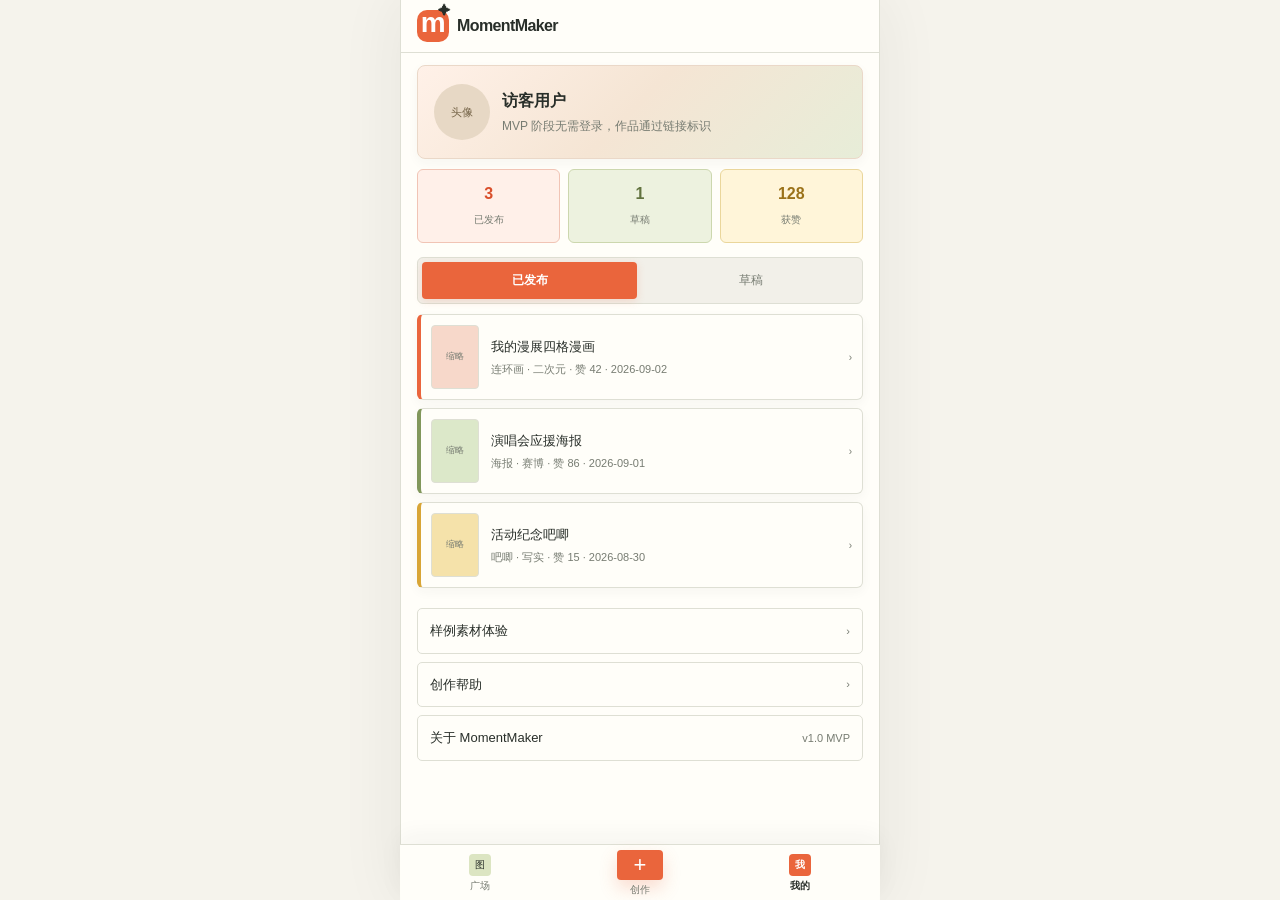
==== prototype/mine.html @ dae15032 "Initial commit: add MomentMaker backend API and frontend prototype. EOF  Co-authored-by: Cursor <cur" ====
<!DOCTYPE html>
<html lang="zh-CN">
<head>
  <meta charset="UTF-8">
  <meta name="viewport" content="width=device-width, initial-scale=1.0, viewport-fit=cover">
  <meta name="theme-color" content="#f5f3ec">
  <title>MomentMaker - 我的</title>
  <link rel="stylesheet" href="css/style.css">
</head>
<body class="mine-page">
  <div class="page page--tabbar">
    <div class="wf-badge">Wireframe · P6 我的 / 个人中心</div>

    <header class="square-header">
      <a class="brand" href="index.html" aria-label="MomentMaker">
        <span class="brand-mark" aria-hidden="true">m<span>✦</span></span>
        <span class="brand-name">MomentMaker</span>
      </a>
    </header>

    <!-- 用户信息区 -->
    <p class="wf-section-label">组件 · 用户标识 Profile Header</p>
    <div class="profile-header">
      <div class="profile-avatar">头像</div>
      <div class="profile-info">
        <h2>访客用户</h2>
        <p>MVP 阶段无需登录，作品通过链接标识</p>
      </div>
    </div>

    <!-- 数据概览 -->
    <p class="wf-section-label">组件 · 数据概览 Stats Row</p>
    <div class="profile-stats">
      <div class="profile-stat">
        <span class="profile-stat-num">3</span>
        <span class="profile-stat-label">已发布</span>
      </div>
      <div class="profile-stat">
        <span class="profile-stat-num">1</span>
        <span class="profile-stat-label">草稿</span>
      </div>
      <div class="profile-stat">
        <span class="profile-stat-num">128</span>
        <span class="profile-stat-label">获赞</span>
      </div>
    </div>

    <!-- 作品列表 Tab -->
    <p class="wf-section-label">组件 · 作品列表 Tab + List</p>
    <div class="profile-tabs" id="profileTabs">
      <button type="button" class="profile-tab active" data-panel="published">已发布</button>
      <button type="button" class="profile-tab" data-panel="draft">草稿</button>
    </div>

    <div class="profile-list" id="panel-published">
      <div class="profile-work-item">
        <div class="profile-work-thumb">缩略</div>
        <div class="profile-work-info">
          <div class="profile-work-title">我的漫展四格漫画</div>
          <div class="profile-work-meta">连环画 · 二次元 · 赞 42 · 2026-09-02</div>
        </div>
        <span class="profile-chevron">›</span>
      </div>
      <div class="profile-work-item">
        <div class="profile-work-thumb">缩略</div>
        <div class="profile-work-info">
          <div class="profile-work-title">演唱会应援海报</div>
          <div class="profile-work-meta">海报 · 赛博 · 赞 86 · 2026-09-01</div>
        </div>
        <span class="profile-chevron">›</span>
      </div>
      <div class="profile-work-item">
        <div class="profile-work-thumb">缩略</div>
        <div class="profile-work-info">
          <div class="profile-work-title">活动纪念吧唧</div>
          <div class="profile-work-meta">吧唧 · 写实 · 赞 15 · 2026-08-30</div>
        </div>
        <span class="profile-chevron">›</span>
      </div>
    </div>

    <div class="profile-list" id="panel-draft" style="display:none">
      <div class="profile-work-item">
        <div class="profile-work-thumb">草稿</div>
        <div class="profile-work-info">
          <div class="profile-work-title">未完成的记录册</div>
          <div class="profile-work-meta">记录册 · 二次元 · 编辑于 1 小时前</div>
        </div>
        <a href="upload.html" class="btn btn-sm">继续</a>
      </div>
    </div>

    <!-- 功能菜单 -->
    <p class="wf-section-label">组件 · 功能菜单 Menu List</p>
    <div class="profile-menu">
      <div class="profile-menu-item" id="demoEntry">
        <span>样例素材体验</span>
        <span>›</span>
      </div>
      <div class="profile-menu-item">
        <span>创作帮助</span>
        <span>›</span>
      </div>
      <div class="profile-menu-item">
        <span>关于 MomentMaker</span>
        <span>v1.0 MVP</span>
      </div>
    </div>
  </div>

  <!-- 底部 Tab 导航栏 -->
  <nav class="tab-bar" aria-label="底部导航">
    <a href="index.html" class="tab-bar-item">
      <span class="tab-bar-icon">图</span>
      <span class="tab-bar-label">广场</span>
    </a>
    <a href="upload.html" class="tab-bar-item tab-bar-item--create">
      <span class="tab-bar-create-btn">+</span>
      <span class="tab-bar-label">创作</span>
    </a>
    <a href="mine.html" class="tab-bar-item active">
      <span class="tab-bar-icon">我</span>
      <span class="tab-bar-label">我的</span>
    </a>
  </nav>

  <script src="js/app.js"></script>
</body>
</html>
---- prototype/css/style.css ----
/* MomentMaker 移动端原型 — 从设计稿提取的「纸感纪念」配色 */
:root {
  /* ===== 设计稿核心色（super-octo-rotary-phone-main） ===== */
  --cream: #f5f3ec;          /* 页面暖米色底，像旧纸 */
  --paper: #fffef9;          /* 卡片纸白 */
  --ink: #282e29;            /* 墨绿墨色，主文字 */
  --muted: #777c72;          /* 鼠尾草绿灰，次级文字 */
  --line: #dedfd4;           /* 淡绿分割线 */
  --orange: #ea653c;         /* 主强调：珊瑚橙 */
  --sage: #dce5c2;           /* 鼠尾草点缀底 */
  --highlight: #eab597;      /* 标题划线暖橙 */
  --sage-block: #e9eddf;     /* 大区块浅绿 */
  --choice: #fff5ea;         /* 选中浅橙底 */
  --tag-bg: #eaece2;         /* 标签底 */
  --tag-text: #666e5a;       /* 标签字 */
  --avatar-bg: #e7d8c5;      /* 头像暖褐 */
  --avatar-ink: #756448;
  --white: #ffffff;

  /* ===== 组件沿用的别名（布局结构不变，只换颜色） ===== */
  --bg: var(--cream);
  --bg-muted: #eceee3;
  --bg-selected: var(--choice);
  --text: var(--ink);
  --text-muted: var(--muted);
  --text-label: #8a8f84;
  --border: var(--line);
  --border-strong: #c5cbb8;
  --border-dashed: #bdc5ae;
  --radius-sm: 8px;           /* 按钮、输入框 */
  --radius: 14px;             /* 卡片 */
  --radius-lg: 18px;          /* 预览面板、大容器 */
  --radius-pill: 999px;       /* 胶囊标签、步骤角标 */
  --shadow-soft: 0 4px 12px #282e290a;
  --shadow: 0 10px 28px #282e2914;
  --shadow-hover: 0 14px 32px #282e291c;
  --shadow-bar: 0 -8px 24px #282e290c;
  --shadow-orange: 0 8px 18px #ea653c38;
  --safe-bottom: env(safe-area-inset-bottom, 0px);
}

* {
  box-sizing: border-box;
  margin: 0;
  padding: 0;
}

html {
  scroll-behavior: smooth;
}

body {
  font-family: Inter, -apple-system, BlinkMacSystemFont, "Segoe UI", "PingFang SC", "Hiragino Sans GB", "Microsoft YaHei", sans-serif;
  background: var(--cream);
  color: var(--ink);
  line-height: 1.5;
  min-height: 100vh;
  overflow-x: hidden;
}

a {
  color: inherit;
  text-decoration: none;
}

img {
  max-width: 100%;
  display: block;
}

a:focus-visible,
button:focus-visible,
input:focus-visible,
textarea:focus-visible {
  outline: 3px solid var(--orange);
  outline-offset: 3px;
}

/* 页面容器 */
.page {
  max-width: 480px;
  margin: 0 auto;
  min-height: 100vh;
  position: relative;
  padding-bottom: calc(16px + var(--safe-bottom));
  background: var(--paper);
  border-left: 1px solid var(--line);
  border-right: 1px solid var(--line);
  box-shadow: 0 0 60px #282e2912;
  scrollbar-width: none;
}

.page::-webkit-scrollbar {
  display: none;
}

/* 有底部 Tab 栏的页面 */
.page--tabbar {
  padding-bottom: calc(64px + var(--safe-bottom));
}

/* 创作流程页：仅底部操作栏，无 Tab */
.page--flow {
  padding-bottom: calc(72px + var(--safe-bottom));
}

/* 线框标注：演示时隐藏，需要对照时把 display 改回即可 */
.wf-badge,
.wf-section-label {
  display: none !important;
}

.section-title {
  padding: 16px 16px 8px;
  font-size: 14px;
  font-weight: 600;
  color: var(--text);
}

/* 顶部导航栏 */
.topbar {
  position: sticky;
  top: 0;
  z-index: 100;
  display: flex;
  align-items: center;
  justify-content: space-between;
  padding: 12px 16px;
  background: #fffef9f5;
  backdrop-filter: blur(12px);
  border-bottom: 1px solid var(--line);
}

/* 创作相关页面只保留居中的页面标题，不再显示返回与步骤导航 */
.flow-titlebar {
  justify-content: center;
}

.topbar-back {
  width: 32px;
  height: 32px;
  display: flex;
  align-items: center;
  justify-content: center;
  border: 1px solid var(--line);
  border-radius: var(--radius-sm);
  background: var(--paper);
  font-size: 14px;
  cursor: pointer;
  color: var(--ink);
}

.topbar-title {
  font-size: 14px;
  font-weight: 600;
}

.topbar-step {
  font-size: 11px;
  color: var(--orange);
  border: 1px solid var(--orange);
  border-radius: var(--radius-pill);
  padding: 2px 10px;
  background: var(--choice);
}

/* 广场 / 我的：顶栏品牌（设计稿 brand-mark + 右上角 CTA） */
.square-header {
  display: flex;
  align-items: center;
  justify-content: space-between;
  gap: 10px;
  padding: 10px 16px;
  border-bottom: 1px solid var(--line);
  background: var(--paper);
}

.brand {
  display: flex;
  align-items: center;
  gap: 8px;
  min-width: 0;
  font-weight: 800;
  letter-spacing: -0.6px;
}

/* 橙色方标：字母 m，右上角一颗✦ */
.brand-mark {
  position: relative;
  flex-shrink: 0;
  width: 32px;
  height: 32px;
  background: var(--orange);
  border-radius: 10px;
  color: var(--white);
  font-size: 28px;
  font-weight: 800;
  line-height: 26px;
  text-align: center;
}

.brand-mark span {
  position: absolute;
  top: -6px;
  right: -1px;
  color: var(--ink);
  font-size: 13px;
  line-height: 1;
  font-weight: 400;
}

.square-header h1,
.brand-name {
  font-size: 16px;
  font-weight: 800;
  letter-spacing: -0.6px;
}

/* 顶部 Banner 轮播 */
.kingkong-section {
  /* 与整页共用同一张纸白背景，避免 Banner 下方出现绿色色块和分区线 */
  border-bottom: none;
  background: transparent;
}

/* 四周留白与卡片左右 inset 相同（16px），上下齐平 */
.kingkong-carousel {
  padding: 16px;
}

.kingkong-stage {
  position: relative;
  container-type: inline-size;
}

.kingkong-viewport {
  overflow: hidden;
  width: 100%;
  border-radius: var(--radius);
}

.kingkong-track {
  display: flex;
  transition: transform 0.45s ease;
}

.kingkong-slide {
  flex: 0 0 100%;
  min-height: 0;
  display: flex;
}

/* 第 1 屏：黑客松庆祝 Banner */
.hackathon-banner {
  flex: 1;
  width: 100%;
  border: 1px solid var(--line);
  border-radius: var(--radius);
  margin: 0;
  background: var(--paper);
  overflow: hidden;
  box-shadow: var(--shadow);
}

.hackathon-banner-visual {
  position: relative;
  width: 100%;
  /* 原来是 12/5，高度减半后变成 24/5 */
  aspect-ratio: 24 / 5;
  overflow: hidden;
  border-bottom: 1px solid var(--border);
}

.hackathon-banner-visual img {
  width: 100%;
  height: 100%;
  object-fit: cover;
}

.hackathon-banner-text {
  padding: 8px 14px 10px;
  text-align: center;
}

.hackathon-banner-tag {
  font-size: 10px;
  letter-spacing: 0.12em;
  color: var(--orange);
  margin-bottom: 6px;
}

.hackathon-banner-title {
  font-size: 16px;
  font-weight: 700;
  margin-bottom: 4px;
}

.hackathon-banner-desc {
  font-size: 12px;
  color: var(--text-muted);
  line-height: 1.4;
}

/* 每位选手一张轮播卡：左圆头像，右名字 + 口号 */
.member-card {
  flex: 1;
  width: 100%;
  margin: 0;
  padding: 16px 18px;
  min-height: 96px;
  display: flex;
  align-items: center;
  gap: 14px;
  border: 1px solid var(--line);
  border-radius: var(--radius);
  background: var(--paper);
  box-shadow: var(--shadow);
}

.team-avatar {
  width: 64px;
  height: 64px;
  flex-shrink: 0;
  border: none;
  border-radius: 50%;
  overflow: hidden;
  background: var(--avatar-bg);
  box-shadow: var(--shadow-soft);
}

.team-avatar img {
  width: 100%;
  height: 100%;
  object-fit: cover;
}

.team-info {
  flex: 1;
  min-width: 0;
}

.team-name {
  font-size: 16px;
  font-weight: 700;
  display: block;
  margin-bottom: 6px;
}

.team-slogan {
  font-size: 13px;
  color: var(--text-muted);
  line-height: 1.5;
}

/* 所有轮播屏共用首页海报那一套位置，避免切页后指示条乱跑 */
.kingkong-dots {
  position: absolute;
  left: 0;
  right: 0;
  top: calc(100cqi * 5 / 24 - 22px);
  display: flex;
  justify-content: center;
  gap: 5px;
  padding: 0;
  z-index: 2;
  pointer-events: none;
  transform: translateY(100px);
}

.kingkong-dot {
  width: 10px;
  height: 3px;
  padding: 0;
  border: none;
  border-radius: 2px;
  background: rgba(255, 254, 249, 0.75);
  box-shadow: 0 1px 4px #282e2940;
  cursor: pointer;
  flex: 0 0 auto;
  pointer-events: auto;
}

.kingkong-dot.active {
  background: var(--orange);
}

/* 广场页 Banner 下方的模板快捷选择区 */
.square-template-section {
  padding: 8px 16px 10px;
  background: transparent;
}

.square-template-title {
  margin-bottom: 10px;
  font-size: 16px;
  font-weight: 800;
  color: var(--ink);
}

.square-template-title span {
  color: var(--orange);
}

.square-template-list {
  display: grid;
  grid-template-columns: repeat(3, minmax(0, 1fr));
  gap: 10px;
}

.square-template-item {
  aspect-ratio: 4 / 5;
  overflow: hidden;
  padding: 0;
  border: 1px solid var(--line);
  border-radius: 12px;
  background: var(--paper);
  box-shadow: var(--shadow-soft);
  cursor: pointer;
  transition: transform 0.2s, border-color 0.2s, box-shadow 0.2s;
}

/* 默认突出第一个模板，与参考图中的选中状态保持一致 */
.square-template-item.selected {
  border: 2px solid var(--orange);
}

.square-template-item:hover {
  transform: translateY(-2px);
  border-color: var(--orange);
  box-shadow: var(--shadow);
}

.square-template-item img {
  width: 100%;
  height: 100%;
  object-fit: cover;
}

/* 上传页中的模板区和物料区共用一致的左右留白 */
.upload-choice-section {
  padding-top: 4px;
  padding-bottom: 16px;
}

.material-choice-section {
  padding-right: 16px;
  padding-left: 16px;
}

.material-choice-list {
  display: grid;
  grid-template-columns: repeat(3, minmax(0, 1fr));
  gap: 10px;
}

.material-choice-card {
  overflow: hidden;
  padding: 0;
  border: 1px solid var(--line);
  border-radius: 12px;
  background: var(--paper);
  color: var(--ink);
  font-family: inherit;
  cursor: pointer;
  box-shadow: var(--shadow-soft);
  transition: transform 0.2s, border-color 0.2s, background 0.2s, box-shadow 0.2s;
}

.material-choice-card img {
  width: 100%;
  aspect-ratio: 4 / 3;
  object-fit: cover;
}

.material-choice-card span {
  display: block;
  padding: 8px 4px;
  font-size: 12px;
  font-weight: 700;
  text-align: center;
}

/* 点击后的橙色反馈，让用户能明确看到当前选择 */
.material-choice-card.selected {
  border: 2px solid var(--orange);
  background: var(--choice);
  color: var(--orange);
  box-shadow: 0 0 0 1px var(--orange), var(--shadow-soft);
}

.material-choice-card:hover {
  transform: translateY(-2px);
  border-color: var(--orange);
}

/* 标准按钮组件 */
.btn {
  display: inline-flex;
  align-items: center;
  justify-content: center;
  gap: 6px;
  padding: 10px 20px;
  font-size: 13px;
  font-weight: 600;
  border: 1px solid transparent;
  border-radius: var(--radius-sm);
  background: var(--paper);
  color: var(--ink);
  cursor: pointer;
  font-family: inherit;
  min-height: 44px;
  transition: transform 0.2s, background 0.2s, box-shadow 0.2s;
}

.btn:hover:not(:disabled) {
  transform: translateY(-1px);
}

.btn-primary {
  background: var(--orange);
  color: var(--white);
  border-color: var(--orange);
  box-shadow: var(--shadow-orange);
}

.btn-secondary {
  background: var(--paper);
  border-color: var(--line);
  color: var(--ink);
}

.btn-outline {
  background: var(--paper);
  border: 1px solid var(--line);
}

.btn-block {
  width: 100%;
}

.btn:disabled {
  opacity: 0.35;
  cursor: not-allowed;
}

.btn-sm {
  padding: 6px 12px;
  font-size: 12px;
}

/* 浮动按钮（已由 Tab 栏替代） */
.fab {
  display: none;
}

/* ========== 底部 Tab 导航栏 ========== */
.tab-bar {
  position: fixed;
  bottom: 0;
  left: 50%;
  transform: translateX(-50%);
  z-index: 90;
  width: 100%;
  max-width: 480px;
  height: calc(56px + var(--safe-bottom));
  padding-bottom: var(--safe-bottom);
  display: flex;
  align-items: stretch;
  background: #fffef9f5;
  backdrop-filter: blur(12px);
  border-top: 1px solid var(--line);
  box-shadow: var(--shadow-bar);
}

.tab-bar-item {
  flex: 1;
  display: flex;
  flex-direction: column;
  align-items: center;
  justify-content: center;
  gap: 2px;
  font-size: 10px;
  color: var(--muted);
  text-decoration: none;
  border-right: none;
  min-height: 56px;
}

.tab-bar-item:last-child {
  border-right: none;
}

.tab-bar-item.active {
  color: var(--ink);
  font-weight: 600;
  background: transparent;
}

.tab-bar-icon {
  width: 22px;
  height: 22px;
  border: none;
  border-radius: 6px;
  display: flex;
  align-items: center;
  justify-content: center;
  font-size: 10px;
  background: var(--sage);
  color: var(--ink);
}

.tab-bar-item.active .tab-bar-icon {
  border-width: 0;
  background: var(--orange);
  color: var(--white);
}

.tab-bar-item--create {
  position: relative;
  border-right: none;
}

.tab-bar-create-btn {
  width: 46px;
  height: 30px;
  border: none;
  border-radius: 8px;
  background: var(--orange);
  color: var(--white);
  display: flex;
  align-items: center;
  justify-content: center;
  font-size: 22px;
  font-weight: 300;
  line-height: 1;
  margin-top: 0;
  box-shadow: var(--shadow-orange);
}

.tab-bar-item--create.active .tab-bar-create-btn {
  background: var(--ink);
  color: var(--paper);
}

.tab-bar-label {
  font-size: 10px;
  letter-spacing: 0.02em;
}

/* 创作流程顶栏：退出提示 */
.flow-exit-hint {
  padding: 8px 16px;
  font-size: 11px;
  color: var(--text-muted);
  background: var(--sage-block);
  border-bottom: 1px solid var(--line);
  display: flex;
  justify-content: space-between;
  align-items: center;
}

.flow-exit-hint a {
  color: var(--orange);
  text-decoration: none;
  font-size: 11px;
  font-weight: 600;
}

/* ========== 我的页面 ========== */
.profile-header {
  margin: 12px 16px 10px;
  padding: 18px 16px;
  border-bottom: 1px solid var(--line);
  display: flex;
  gap: 12px;
  align-items: center;
  background: linear-gradient(135deg, #fff1e8 0%, #f5e5d4 48%, #e7edd8 100%);
  border: 1px solid #ead8c8;
  border-radius: 8px;
  box-shadow: var(--shadow-soft);
}

.profile-avatar {
  width: 56px;
  height: 56px;
  border: none;
  border-radius: 50%;
  background: var(--avatar-bg);
  display: flex;
  align-items: center;
  justify-content: center;
  font-size: 11px;
  color: var(--avatar-ink);
  flex-shrink: 0;
}

.profile-info h2 {
  font-size: 16px;
  margin-bottom: 4px;
}

.profile-info p {
  font-size: 12px;
  color: var(--text-muted);
}

.profile-stats {
  display: grid;
  grid-template-columns: repeat(3, 1fr);
  gap: 8px;
  padding: 0 16px 14px;
}

.profile-stat {
  padding: 12px;
  text-align: center;
  border: 1px solid var(--line);
  border-radius: 6px;
  background: var(--paper);
}

.profile-stat:nth-child(1) {
  background: #fff0e9;
  border-color: #f1c4b5;
}

.profile-stat:nth-child(2) {
  background: #edf2df;
  border-color: #ccd7ae;
}

.profile-stat:nth-child(3) {
  background: #fff5d9;
  border-color: #ead69b;
}

.profile-stat-num {
  font-size: 16px;
  font-weight: 700;
  display: block;
}

.profile-stat:nth-child(1) .profile-stat-num { color: #d94f2b; }
.profile-stat:nth-child(2) .profile-stat-num { color: #62733f; }
.profile-stat:nth-child(3) .profile-stat-num { color: #9b7219; }

.profile-stat-label {
  font-size: 10px;
  color: var(--text-muted);
}

.profile-tabs {
  display: flex;
  gap: 6px;
  margin: 0 16px 10px;
  padding: 4px;
  border: 1px solid var(--line);
  border-radius: 6px;
  background: #f2f0e9;
}

.profile-tab {
  flex: 1;
  padding: 10px;
  text-align: center;
  font-size: 12px;
  background: transparent;
  border: none;
  border-radius: 4px;
  cursor: pointer;
  font-family: inherit;
  color: var(--text-muted);
}

.profile-tab.active {
  font-weight: 700;
  color: var(--white);
  background: var(--orange);
  box-shadow: 0 2px 8px #ea653c2e;
}

.profile-list {
  padding: 0 16px 8px;
}

.profile-work-item {
  display: flex;
  gap: 12px;
  margin-bottom: 8px;
  padding: 10px;
  border: 1px solid var(--border);
  border-left: 4px solid var(--orange);
  border-radius: 6px;
  background: var(--paper);
  align-items: center;
  box-shadow: var(--shadow-soft);
}

.profile-work-item:nth-child(2) {
  border-left-color: #81975b;
}

.profile-work-item:nth-child(3) {
  border-left-color: #d8a536;
}

.profile-work-thumb {
  width: 48px;
  height: 64px;
  border: 1px solid var(--line);
  border-radius: 4px;
  background: #f7d8ca;
  flex-shrink: 0;
  display: flex;
  align-items: center;
  justify-content: center;
  font-size: 9px;
  color: var(--text-muted);
}

.profile-work-item:nth-child(2) .profile-work-thumb {
  background: #dce8c9;
}

.profile-work-item:nth-child(3) .profile-work-thumb {
  background: #f5e2aa;
}

.profile-work-info {
  flex: 1;
  min-width: 0;
}

.profile-work-title {
  font-size: 13px;
  font-weight: 500;
  margin-bottom: 4px;
}

.profile-work-meta {
  font-size: 11px;
  color: var(--text-muted);
}

.profile-menu {
  display: grid;
  gap: 8px;
  padding: 4px 16px 16px;
}

.profile-menu-item {
  display: flex;
  justify-content: space-between;
  align-items: center;
  padding: 12px;
  border: 1px solid var(--border);
  border-radius: 5px;
  background: var(--paper);
  font-size: 13px;
  cursor: pointer;
}

.profile-menu-item:hover {
  border-color: var(--orange);
  background: var(--choice);
}

.profile-menu-item span:last-child {
  color: var(--text-muted);
  font-size: 11px;
}

/* “我的”页面按钮采用更克制的直角感，避免所有控件都像胶囊 */
.mine-page .btn,
.mine-page .tab-bar-create-btn {
  border-radius: 4px;
}

.mine-page .tab-bar-icon {
  border-radius: 4px;
}

/* ========== 作品名称输入 ========== */
.work-name-editor {
  margin: 0 16px 16px;
  padding: 12px;
  border: 1px solid var(--line);
  border-radius: var(--radius);
  background: var(--bg-muted);
  box-shadow: var(--shadow-soft);
}

/* 上传页开头的作品名称输入，与顶部标题保持舒适间距 */
.upload-work-name {
  margin-top: 16px;
}

.work-name-input {
  width: 100%;
  padding: 10px 12px;
  border: 1px solid var(--line);
  border-radius: var(--radius-sm);
  background: var(--paper);
  font-size: 14px;
  font-family: inherit;
  color: var(--ink);
  cursor: text;
}

.work-name-input::placeholder {
  color: var(--text-label);
}

.work-name-input:focus {
  outline: none;
  border-color: var(--orange);
}

.work-name-hint {
  font-size: 11px;
  color: var(--text-muted);
  margin-top: 6px;
}

.work-name-editor .form-label {
  margin-bottom: 6px;
}

/* 作品瀑布流 - 小红书双列瀑布 */
.works-grid {
  padding: 0 8px 20px;
}

.works-grid--xhs {
  column-count: 2;
  column-gap: 8px;
}

.work-card {
  background: var(--paper);
  overflow: hidden;
  cursor: pointer;
  border: 1px solid var(--line);
  border-radius: var(--radius);
  break-inside: avoid;
  margin-bottom: 8px;
  display: inline-block;
  width: 100%;
  vertical-align: top;
  box-shadow: var(--shadow-soft);
  transition: transform 0.2s, box-shadow 0.2s;
}

.work-card:hover {
  transform: translateY(-3px);
  box-shadow: var(--shadow-hover);
}

.work-card-img {
  background: var(--bg-muted);
  position: relative;
  overflow: hidden;
  width: 100%;
}

/* 不同高度比例，形成瀑布错落感 */
.work-card-img.ratio-tall { aspect-ratio: 3/4; }
.work-card-img.ratio-medium { aspect-ratio: 4/5; }
.work-card-img.ratio-square { aspect-ratio: 1/1; }
.work-card-img.ratio-short { aspect-ratio: 5/4; }

.work-card-img img {
  width: 100%;
  height: 100%;
  object-fit: cover;
  display: block;
}

/* 无图时的占位块（全局） */
.wf-img-placeholder {
  width: 100%;
  height: 100%;
  min-height: 80px;
  display: flex;
  flex-direction: column;
  align-items: center;
  justify-content: center;
  background: var(--sage-block);
  border: 1px dashed var(--border-dashed);
  color: var(--text-muted);
  font-size: 11px;
  gap: 6px;
}

.wf-img-placeholder svg {
  width: 24px;
  height: 24px;
  stroke: var(--text-muted);
  fill: none;
  stroke-width: 1.5;
}

.work-card-img .wf-img-placeholder {
  aspect-ratio: inherit;
  min-height: 100%;
  height: 100%;
  border: none;
  border-radius: 0;
}

.work-card-info {
  padding: 8px;
}

.work-card-name {
  font-size: 13px;
  font-weight: 700;
  line-height: 1.45;
  display: -webkit-box;
  -webkit-line-clamp: 1;
  -webkit-box-orient: vertical;
  overflow: hidden;
  word-break: break-all;
  color: var(--ink);
}

.work-card-author-row {
  display: flex;
  justify-content: space-between;
  align-items: center;
  gap: 8px;
  margin-top: 4px;
}

.work-card-author {
  font-size: 11px;
  font-weight: 400;
  color: var(--muted);
  overflow: hidden;
  text-overflow: ellipsis;
  white-space: nowrap;
  min-width: 0;
}

.work-card-meta {
  font-size: 11px;
  color: var(--text-muted);
  margin-top: 0;
  flex-shrink: 0;
}

/* Lightbox */
.lightbox {
  display: none;
  position: fixed;
  inset: 0;
  z-index: 200;
  background: rgba(245, 243, 236, 0.96);
  flex-direction: column;
  align-items: center;
  justify-content: center;
  padding: 20px;
}

.lightbox.active {
  display: flex;
}

.lightbox-close {
  position: absolute;
  top: 16px;
  right: 16px;
  width: 32px;
  height: 32px;
  border: 1px solid var(--line);
  border-radius: var(--radius-sm);
  background: var(--paper);
  font-size: 18px;
  cursor: pointer;
  color: var(--ink);
}

.lightbox-content {
  max-width: 360px;
  width: 100%;
}

.lightbox-main {
  border: 1px solid var(--line);
  border-radius: var(--radius);
  overflow: hidden;
  background: var(--bg-muted);
  box-shadow: var(--shadow);
}

.lightbox-main img {
  width: 100%;
  aspect-ratio: 3/4;
  object-fit: cover;
}

.lightbox-footer {
  display: flex;
  align-items: center;
  justify-content: space-between;
  gap: 12px;
  margin-top: 12px;
}

.lightbox-title {
  font-size: 14px;
  font-weight: 600;
  flex: 1;
  min-width: 0;
  margin: 0;
  overflow: hidden;
  text-overflow: ellipsis;
  white-space: nowrap;
}

.lightbox-like-btn {
  display: inline-flex;
  align-items: center;
  gap: 6px;
  padding: 8px 12px;
  border: 1px solid var(--line);
  border-radius: var(--radius-sm);
  background: var(--paper);
  cursor: pointer;
  font-family: inherit;
  font-size: 13px;
  color: var(--ink);
  flex-shrink: 0;
}

.lightbox-like-btn.liked {
  background: var(--choice);
  border-color: var(--orange);
  color: var(--orange);
  padding: 8px 12px;
}

.lightbox-like-icon {
  font-size: 16px;
  line-height: 1;
}

.lightbox-like-count {
  font-size: 13px;
  font-weight: 600;
}

/* 上传区域 */
.upload-zone {
  margin: 16px;
  padding: 32px 16px;
  border: 1.5px dashed var(--border-dashed);
  border-radius: var(--radius);
  text-align: center;
  background: #f4f5ed;
  cursor: pointer;
  box-shadow: var(--shadow-soft);
}

.upload-zone:hover,
.upload-zone.dragover {
  background: var(--choice);
  border-color: var(--orange);
}

.upload-zone-icon {
  width: 48px;
  height: 48px;
  margin: 0 auto 12px;
  border: none;
  border-radius: var(--radius-sm);
  display: flex;
  align-items: center;
  justify-content: center;
  background: #e4ead7;
  color: #697950;
  box-shadow: var(--shadow-soft);
}

.upload-zone-icon svg {
  width: 24px;
  height: 24px;
  stroke: var(--text-muted);
  fill: none;
  stroke-width: 1.5;
}

.upload-zone-title {
  font-size: 14px;
  font-weight: 600;
  margin-bottom: 4px;
}

.upload-zone-desc {
  font-size: 12px;
  color: var(--text-muted);
}

.upload-preview-grid {
  display: grid;
  grid-template-columns: repeat(4, 1fr);
  gap: 8px;
  padding: 0 16px 16px;
  /* 固定为单行，上传再多素材也不会生成多行布局 */
  grid-template-rows: 1fr;
}

/* 尚未上传时不占空白，让模板选择紧接上传区域 */
.upload-preview-grid:empty {
  display: none;
}

.upload-preview-item {
  aspect-ratio: 1;
  overflow: hidden;
  position: relative;
  background: var(--bg-muted);
  border: 1px solid var(--line);
  border-radius: var(--radius-sm);
}

.upload-preview-item img {
  width: 100%;
  height: 100%;
  object-fit: cover;
}

/* 超过 4 个素材时，第四张图显示总数提示 */
.upload-preview-more {
  position: absolute;
  inset: 0;
  z-index: 1;
  display: flex;
  flex-direction: column;
  align-items: center;
  justify-content: center;
  gap: 2px;
  background: rgba(40, 46, 41, 0.62);
  color: var(--white);
  pointer-events: none;
}

.upload-preview-more-icon {
  font-size: 18px;
  font-weight: 700;
  line-height: 1;
  letter-spacing: 2px;
}

.upload-preview-more-count {
  font-size: 14px;
  font-weight: 700;
}

.upload-preview-remove {
  position: absolute;
  top: 2px;
  right: 2px;
  z-index: 2;
  width: 18px;
  height: 18px;
  background: var(--paper);
  color: var(--ink);
  border: 1px solid var(--line);
  border-radius: 4px;
  font-size: 11px;
  cursor: pointer;
  display: flex;
  align-items: center;
  justify-content: center;
}

.form-group {
  padding: 0 16px 16px;
}

.form-label {
  display: block;
  font-size: 11px;
  font-weight: 600;
  letter-spacing: 0.05em;
  text-transform: uppercase;
  margin-bottom: 6px;
  color: var(--text-label);
}

.form-input,
.form-textarea {
  width: 100%;
  padding: 10px 12px;
  border: 1px solid var(--line);
  border-radius: var(--radius-sm);
  background: #fffefa;
  color: var(--ink);
  font-size: 13px;
  font-family: inherit;
  resize: none;
}

.form-textarea {
  min-height: 72px;
}

.form-textarea::placeholder {
  color: var(--text-label);
}

.demo-link {
  display: block;
  width: calc(100% - 32px);
  margin: 0 16px 16px;
  text-align: center;
  padding: 10px;
  color: var(--muted);
  font-size: 12px;
  cursor: pointer;
  background: var(--sage-block);
  border: 1px solid var(--line);
  border-radius: var(--radius-sm);
  font-family: inherit;
}

.demo-link:hover {
  border-color: var(--orange);
  color: var(--orange);
}

/* 底部操作栏 */
.bottom-bar {
  position: fixed;
  bottom: 0;
  left: 50%;
  transform: translateX(-50%);
  width: 100%;
  max-width: 480px;
  padding: 12px 16px calc(12px + var(--safe-bottom));
  background: #fffef9f5;
  backdrop-filter: blur(12px);
  border-top: 1px solid var(--line);
  box-shadow: var(--shadow-bar);
  z-index: 80;
}

/* 双按钮布局：次操作 + 主操作 */
.bottom-bar-actions {
  display: flex;
  gap: 8px;
  align-items: stretch;
}

.bottom-bar-actions .btn-outline,
.bottom-bar-actions .btn-secondary {
  flex: 0 0 auto;
  min-width: 100px;
  padding-left: 12px;
  padding-right: 12px;
  white-space: nowrap;
}

.bottom-bar-actions .btn-primary {
  flex: 1;
  min-width: 0;
}

/* 模板选择 */
.template-cards {
  display: flex;
  flex-direction: column;
  gap: 8px;
  padding: 0 16px 16px;
}

.template-card {
  display: flex;
  gap: 12px;
  padding: 10px;
  background: var(--paper);
  border: 1px solid var(--line);
  border-radius: var(--radius);
  cursor: pointer;
  box-shadow: var(--shadow-soft);
}

.template-card.selected {
  border: 1px solid var(--orange);
  box-shadow: 0 0 0 2px var(--orange), var(--shadow-soft);
  background: var(--choice);
}

.template-card-thumb {
  width: 72px;
  height: 72px;
  object-fit: cover;
  flex-shrink: 0;
  border: none;
  border-radius: var(--radius-sm);
  background: var(--bg-muted);
  overflow: hidden;
}

.template-card-info h3 {
  font-size: 14px;
  margin-bottom: 4px;
}

.template-card-info p {
  font-size: 11px;
  color: var(--text-muted);
}

.style-tags {
  display: flex;
  flex-wrap: wrap;
  gap: 8px;
  padding: 0 16px 16px;
}

.style-tag {
  padding: 6px 14px;
  font-size: 12px;
  background: transparent;
  border: 1px solid var(--line);
  border-radius: var(--radius-pill);
  cursor: pointer;
}

.style-tag.selected {
  border: 1px solid var(--ink);
  background: var(--ink);
  color: var(--paper);
  font-weight: 600;
}

.material-icons {
  display: flex;
  gap: 8px;
  padding: 0 16px 16px;
  flex-wrap: wrap;
}

.material-icon-btn {
  flex: 1;
  min-width: 68px;
  padding: 10px 6px;
  background: var(--paper);
  border: 1px solid var(--line);
  border-radius: var(--radius);
  text-align: center;
  cursor: pointer;
  font-size: 11px;
  box-shadow: var(--shadow-soft);
}

.material-icon-btn .icon {
  width: 28px;
  height: 28px;
  margin: 0 auto 4px;
  border: none;
  border-radius: 6px;
  display: flex;
  align-items: center;
  justify-content: center;
  background: var(--sage);
  font-size: 10px;
  color: var(--ink);
}

.material-icon-btn.selected {
  border: 1px solid var(--orange);
  box-shadow: 0 0 0 2px var(--orange), var(--shadow-soft);
  background: var(--choice);
}

.preview-panel {
  margin: 0 16px 16px;
  padding: 12px;
  background: #eceee3;
  border: 1px solid var(--line);
  border-radius: var(--radius-lg);
  box-shadow: var(--shadow-soft);
}

.preview-panel-label {
  font-size: 11px;
  font-weight: 600;
  letter-spacing: 0.05em;
  text-transform: uppercase;
  color: var(--text-label);
  margin-bottom: 8px;
}

.preview-panel-img {
  width: 100%;
  aspect-ratio: 3/4;
  object-fit: cover;
  background: var(--paper);
  border: none;
  border-radius: var(--radius);
  box-shadow: var(--shadow-soft);
}

/* Loading */
.loading-overlay {
  position: fixed;
  inset: 0;
  z-index: 300;
  background: var(--cream);
  display: flex;
  flex-direction: column;
  align-items: center;
  justify-content: center;
  padding: 40px;
}

.loading-overlay.hidden {
  display: none;
}

.loading-spinner {
  width: 40px;
  height: 40px;
  border: 2px solid var(--line);
  border-top-color: var(--orange);
  border-radius: 50%;
  animation: spin 1s linear infinite;
  margin-bottom: 20px;
}

@keyframes spin {
  to { transform: rotate(360deg); }
}

.loading-text {
  font-size: 14px;
  font-weight: 600;
  margin-bottom: 6px;
}

.loading-sub {
  font-size: 12px;
  color: var(--text-muted);
  margin-bottom: 20px;
}

.progress-bar {
  width: 100%;
  max-width: 240px;
  height: 6px;
  background: var(--bg-muted);
  border: none;
  border-radius: var(--radius-pill);
  overflow: hidden;
}

.progress-fill {
  height: 100%;
  background: var(--orange);
  width: 0%;
  transition: width 0.3s ease;
}

/* 元素编辑页 */
.editor-layout {
  display: flex;
  flex-direction: column;
  gap: 16px;
  padding: 16px;
}

@media (min-width: 768px) {
  .editor-layout {
    flex-direction: row;
  }
  .editor-elements { flex: 1; }
  .editor-preview {
    flex: 1;
    position: sticky;
    top: 60px;
  }
}

.element-pool-title {
  font-size: 12px;
  font-weight: 600;
  margin-bottom: 10px;
  color: var(--text-muted);
}

.element-grid {
  display: grid;
  grid-template-columns: repeat(3, 1fr);
  gap: 8px;
}

.element-card {
  aspect-ratio: 1;
  background: var(--bg-muted);
  border: 1px solid var(--line);
  border-radius: var(--radius);
  cursor: pointer;
  position: relative;
  overflow: hidden;
  box-shadow: var(--shadow-soft);
}

.element-card.selected {
  border: 1px solid var(--orange);
  box-shadow: 0 0 0 2px var(--orange), var(--shadow-soft);
  background: var(--choice);
}

.element-card img {
  width: 100%;
  height: 100%;
  object-fit: contain;
  padding: 6px;
}

.element-card-label {
  position: absolute;
  bottom: 0;
  left: 0;
  right: 0;
  padding: 3px;
  font-size: 9px;
  text-align: center;
  background: var(--bg);
  border-top: 1px solid var(--border);
  color: var(--text-muted);
}

.element-card-actions {
  position: absolute;
  top: 2px;
  right: 2px;
}

.element-card-actions button {
  width: 18px;
  height: 18px;
  border: 1px solid var(--line);
  border-radius: 4px;
  background: var(--paper);
  color: var(--ink);
  font-size: 10px;
  cursor: pointer;
}

.editor-preview-box {
  background: #e9eade;
  padding: 12px;
  border: 1px solid var(--line);
  border-radius: var(--radius-lg);
  box-shadow: var(--shadow-soft);
}

.editor-preview-box img {
  width: 100%;
  aspect-ratio: 3/4;
  object-fit: cover;
  border: none;
  border-radius: var(--radius);
  box-shadow: var(--shadow-soft);
}

.editor-hint {
  font-size: 11px;
  color: var(--text-muted);
  margin-top: 10px;
  padding: 8px;
  border: none;
  border-radius: var(--radius-sm);
  background: #eaeede;
}

/* 预览导出页 */
.preview-carousel {
  position: relative;
  padding: 16px;
}

.preview-main {
  overflow: hidden;
  aspect-ratio: 3/4;
  background: var(--bg-muted);
  position: relative;
  border: 10px solid var(--paper);
  border-radius: var(--radius);
  box-shadow: var(--shadow);
}

.preview-main img {
  width: 100%;
  height: 100%;
  object-fit: cover;
}

.preview-nav {
  position: absolute;
  top: 50%;
  transform: translateY(-50%);
  width: 28px;
  height: 28px;
  background: var(--paper);
  border: 1px solid var(--line);
  border-radius: 50%;
  font-size: 14px;
  cursor: pointer;
  color: var(--ink);
}

.preview-nav.prev { left: 8px; }
.preview-nav.next { right: 8px; }

.preview-dots {
  display: flex;
  justify-content: center;
  gap: 6px;
  margin-top: 10px;
}

.preview-dot {
  width: 8px;
  height: 8px;
  background: var(--line);
  border: none;
  border-radius: 50%;
  cursor: pointer;
  padding: 0;
}

.preview-dot.active {
  background: var(--orange);
}

.mockup-section {
  padding: 0 16px 16px;
}

.mockup-section h3 {
  font-size: 11px;
  font-weight: 600;
  letter-spacing: 0.05em;
  text-transform: uppercase;
  margin-bottom: 10px;
  color: var(--text-label);
}

.mockup-row {
  display: flex;
  gap: 10px;
  overflow-x: auto;
  padding-bottom: 4px;
}

.mockup-item {
  flex-shrink: 0;
  width: 80px;
  text-align: center;
}

.mockup-item-img {
  width: 80px;
  height: 80px;
  background: var(--bg-muted);
  display: flex;
  align-items: center;
  justify-content: center;
  border: 1px solid var(--line);
  border-radius: 12px;
  margin-bottom: 4px;
  font-size: 10px;
  color: var(--text-muted);
}

.mockup-item span {
  font-size: 10px;
  color: var(--text-muted);
}

.action-buttons {
  display: flex;
  flex-direction: column;
  gap: 8px;
  padding: 0 16px 16px;
}

/* 弹窗 */
.modal {
  display: none;
  position: fixed;
  inset: 0;
  z-index: 250;
  background: rgba(245, 243, 236, 0.92);
  align-items: center;
  justify-content: center;
  padding: 20px;
}

.modal.active {
  display: flex;
}

.modal-content {
  background: var(--paper);
  padding: 20px;
  max-width: 320px;
  width: 100%;
  text-align: center;
  border: 1px solid var(--line);
  border-radius: var(--radius);
  box-shadow: var(--shadow);
}

.modal-content h3 {
  font-size: 16px;
  margin-bottom: 6px;
}

.modal-content p {
  font-size: 12px;
  color: var(--text-muted);
  margin-bottom: 16px;
}

.qrcode-placeholder {
  width: 140px;
  height: 140px;
  margin: 0 auto 16px;
  background: var(--bg-muted);
  border: 1px dashed var(--border-dashed);
  border-radius: 12px;
  display: flex;
  align-items: center;
  justify-content: center;
  font-size: 11px;
  color: var(--text-muted);
}

.modal-actions {
  display: flex;
  flex-direction: column;
  gap: 8px;
}

/* 步骤指示器 */
.steps {
  display: flex;
  justify-content: center;
  gap: 4px;
  padding: 8px 16px;
  border-bottom: 1px solid var(--border);
}

.step-dot {
  width: 24px;
  height: 4px;
  background: var(--line);
  border: none;
  border-radius: 2px;
}

.step-dot.active {
  background: var(--orange);
}

.step-dot.done {
  background: var(--highlight);
}

/* Toast */
.toast {
  position: fixed;
  bottom: 100px;
  left: 50%;
  transform: translateX(-50%) translateY(20px);
  background: var(--ink);
  color: var(--paper);
  padding: 10px 16px;
  font-size: 12px;
  z-index: 400;
  opacity: 0;
  transition: opacity 0.3s, transform 0.3s;
  pointer-events: none;
  border: none;
  border-radius: var(--radius-sm);
  box-shadow: var(--shadow);
}

.toast.show {
  opacity: 1;
  transform: translateX(-50%) translateY(0);
}

/* 通用图标占位 */
.wf-icon-box {
  display: inline-flex;
  align-items: center;
  justify-content: center;
  border: none;
  border-radius: 8px;
  background: var(--sage);
  color: var(--ink);
  font-size: 10px;
}

/* 通用工具类 */
.hidden {
  display: none !important;
}

.wf-section-label.bottom-bar-label {
  padding: 0 0 8px;
  margin: 0;
  border: none;
  font-size: 10px;
}

.template-card-thumb-placeholder {
  width: 72px;
  height: 72px;
  flex-shrink: 0;
}

.element-card .wf-img-placeholder {
  height: 100%;
  border: none;
  border-radius: 0;
}

.profile-chevron {
  font-size: 10px;
  color: var(--text-muted);
}

@media (min-width: 768px) {
  .works-grid--xhs {
    column-count: 2;
    column-gap: 10px;
    padding: 0 12px 24px;
  }

  .bottom-bar {
    max-width: 480px;
  }

  .tab-bar {
    max-width: 480px;
  }
}
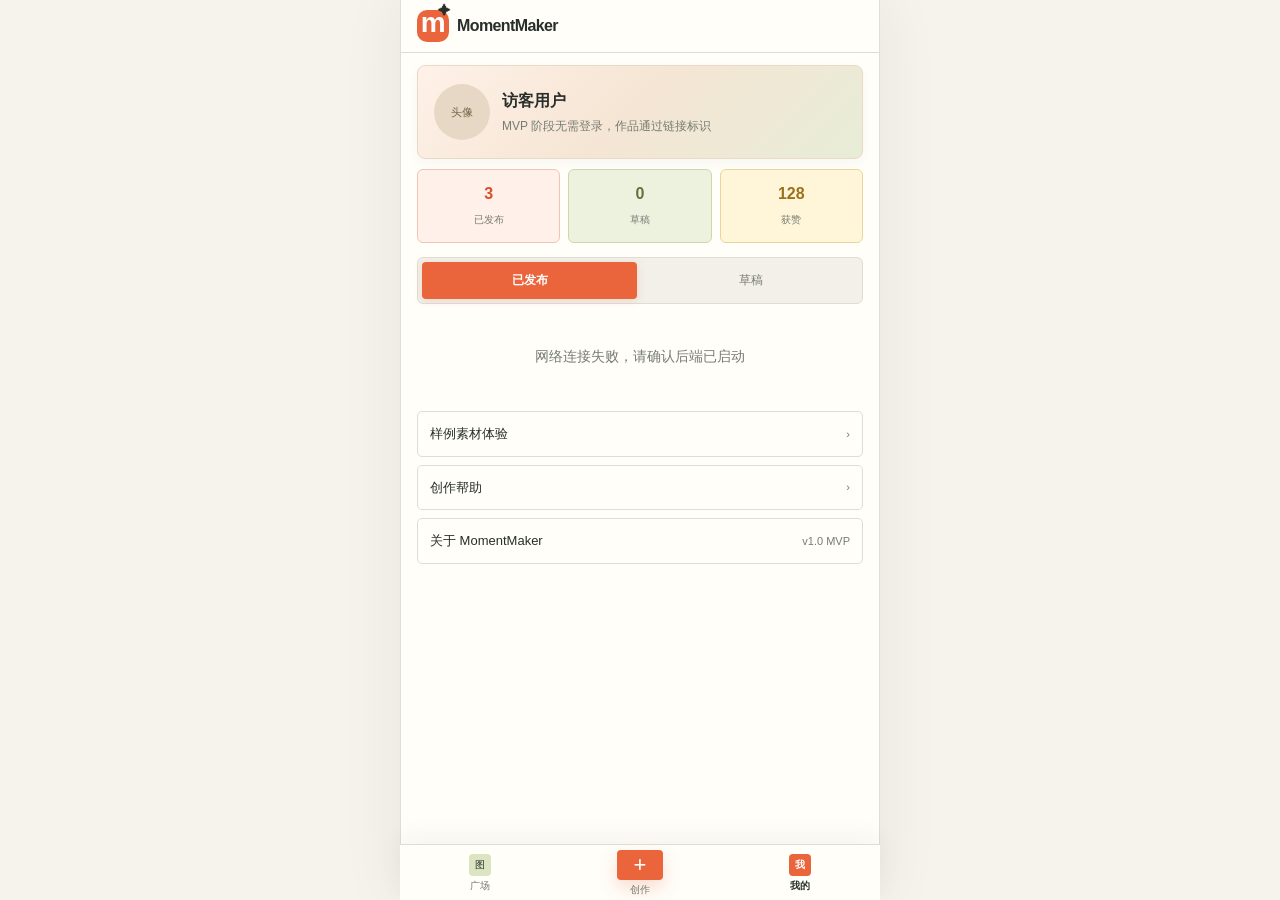
==== commit eb25c222: "Sync backend pipeline and prototype upload flow to GitHub. Keep AI scoring and generation in the bac" ====
--- a/prototype/mine.html
+++ b/prototype/mine.html
@@ -53,41 +53,11 @@
     </div>
 
     <div class="profile-list" id="panel-published">
-      <div class="profile-work-item">
-        <div class="profile-work-thumb">缩略</div>
-        <div class="profile-work-info">
-          <div class="profile-work-title">我的漫展四格漫画</div>
-          <div class="profile-work-meta">连环画 · 二次元 · 赞 42 · 2026-09-02</div>
-        </div>
-        <span class="profile-chevron">›</span>
-      </div>
-      <div class="profile-work-item">
-        <div class="profile-work-thumb">缩略</div>
-        <div class="profile-work-info">
-          <div class="profile-work-title">演唱会应援海报</div>
-          <div class="profile-work-meta">海报 · 赛博 · 赞 86 · 2026-09-01</div>
-        </div>
-        <span class="profile-chevron">›</span>
-      </div>
-      <div class="profile-work-item">
-        <div class="profile-work-thumb">缩略</div>
-        <div class="profile-work-info">
-          <div class="profile-work-title">活动纪念吧唧</div>
-          <div class="profile-work-meta">吧唧 · 写实 · 赞 15 · 2026-08-30</div>
-        </div>
-        <span class="profile-chevron">›</span>
-      </div>
+      <p class="works-empty">正在加载已发布作品...</p>
     </div>
 
     <div class="profile-list" id="panel-draft" style="display:none">
-      <div class="profile-work-item">
-        <div class="profile-work-thumb">草稿</div>
-        <div class="profile-work-info">
-          <div class="profile-work-title">未完成的记录册</div>
-          <div class="profile-work-meta">记录册 · 二次元 · 编辑于 1 小时前</div>
-        </div>
-        <a href="upload.html" class="btn btn-sm">继续</a>
-      </div>
+      <p class="works-empty">正在加载草稿...</p>
     </div>
 
     <!-- 功能菜单 -->
@@ -124,6 +94,8 @@
     </a>
   </nav>
 
+  <script src="js/upload-labels.js"></script>
+  <script src="js/task-api.js"></script>
   <script src="js/app.js"></script>
 </body>
 </html>
--- a/prototype/css/style.css
+++ b/prototype/css/style.css
@@ -1564,6 +1564,141 @@
   transition: width 0.3s ease;
 }
 
+.loading-panel,
+.success-panel,
+.result-panel {
+  width: 100%;
+  max-width: 360px;
+  display: flex;
+  flex-direction: column;
+  align-items: center;
+}
+
+.success-panel.hidden,
+.result-panel.hidden,
+.loading-panel.hidden {
+  display: none;
+}
+
+.upload-success-mark {
+  width: 56px;
+  height: 56px;
+  border-radius: 50%;
+  background: var(--sage);
+  color: var(--ink);
+  font-size: 28px;
+  font-weight: 700;
+  display: flex;
+  align-items: center;
+  justify-content: center;
+  margin-bottom: 16px;
+}
+
+.upload-success-title {
+  font-size: 22px;
+  font-weight: 700;
+  margin-bottom: 8px;
+}
+
+.upload-success-sub {
+  font-size: 14px;
+  color: var(--text-muted);
+  margin-bottom: 8px;
+}
+
+.upload-countdown {
+  font-size: 36px;
+  font-weight: 700;
+  color: var(--orange);
+  margin-bottom: 20px;
+  line-height: 1;
+}
+
+.result-title {
+  font-size: 18px;
+  font-weight: 700;
+  margin-bottom: 12px;
+}
+
+.result-poster-wrap {
+  width: 100%;
+  max-height: 52vh;
+  overflow: auto;
+  margin-bottom: 12px;
+  border-radius: var(--radius);
+  box-shadow: var(--shadow-soft);
+}
+
+.result-poster {
+  width: 100%;
+  height: auto;
+  border-radius: var(--radius);
+}
+
+.result-scores {
+  width: 100%;
+  display: grid;
+  grid-template-columns: repeat(2, minmax(0, 1fr));
+  gap: 8px;
+  margin-bottom: 16px;
+}
+
+.result-score-item {
+  display: flex;
+  align-items: center;
+  gap: 8px;
+  padding: 8px;
+  background: var(--paper);
+  border: 1px solid var(--line);
+  border-radius: var(--radius-sm);
+  font-size: 12px;
+}
+
+.result-score-item img {
+  width: 44px;
+  height: 44px;
+  object-fit: cover;
+  border-radius: 6px;
+}
+
+.result-score-item.selected {
+  border-color: var(--orange);
+  background: var(--choice);
+}
+
+.result-actions {
+  display: flex;
+  flex-wrap: wrap;
+  gap: 8px;
+  justify-content: center;
+}
+
+.result-error {
+  color: #b42318;
+  font-size: 13px;
+  margin-bottom: 12px;
+  text-align: center;
+}
+
+.result-error.hidden {
+  display: none;
+}
+
+.profile-work-thumb img {
+  width: 100%;
+  height: 100%;
+  object-fit: cover;
+  border-radius: var(--radius-sm);
+}
+
+.works-empty {
+  grid-column: 1 / -1;
+  text-align: center;
+  color: var(--text-muted);
+  padding: 32px 16px;
+  font-size: 14px;
+}
+
 /* 元素编辑页 */
 .editor-layout {
   display: flex;
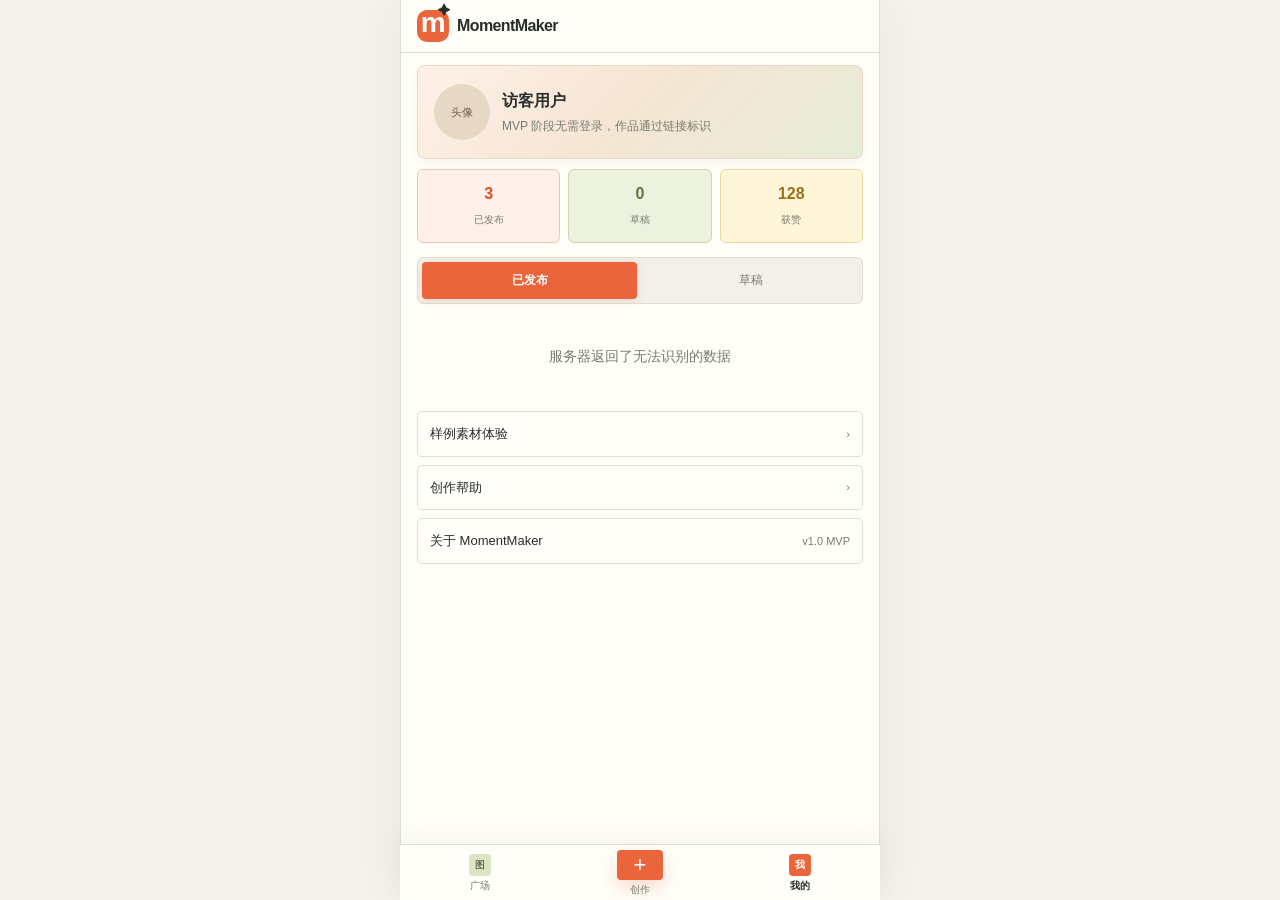
==== commit 918bedd8: "Disable page cache and let My works open posters in a lightbox. Demo visitors should see the latest " ====
--- a/prototype/mine.html
+++ b/prototype/mine.html
@@ -5,7 +5,7 @@
   <meta name="viewport" content="width=device-width, initial-scale=1.0, viewport-fit=cover">
   <meta name="theme-color" content="#f5f3ec">
   <title>MomentMaker - 我的</title>
-  <link rel="stylesheet" href="css/style.css">
+  <link rel="stylesheet" href="css/style.css?v=20260906-2">
 </head>
 <body class="mine-page">
   <div class="page page--tabbar">
@@ -94,8 +94,25 @@
     </a>
   </nav>
 
-  <script src="js/upload-labels.js"></script>
-  <script src="js/task-api.js"></script>
-  <script src="js/app.js"></script>
+  <!-- 与广场页同一套大图预览，点击已发布作品时在当前页打开 -->
+  <div class="lightbox" id="lightbox">
+    <button type="button" class="lightbox-close" aria-label="关闭">×</button>
+    <div class="lightbox-content">
+      <div class="lightbox-main wf-photo">
+        <img id="lightboxImg" src="[data-uri]" alt="作品预览">
+      </div>
+      <div class="lightbox-footer">
+        <p class="lightbox-title"></p>
+        <button type="button" class="lightbox-like-btn" id="lightboxLikeBtn" aria-label="点赞">
+          <span class="lightbox-like-icon">♡</span>
+          <span class="lightbox-like-count">0</span>
+        </button>
+      </div>
+    </div>
+  </div>
+
+  <script src="js/upload-labels.js?v=20260906-2"></script>
+  <script src="js/task-api.js?v=20260906-2"></script>
+  <script src="js/app.js?v=20260906-2"></script>
 </body>
 </html>
--- a/prototype/css/style.css
+++ b/prototype/css/style.css
@@ -794,6 +794,9 @@
   background: var(--paper);
   align-items: center;
   box-shadow: var(--shadow-soft);
+  color: inherit;
+  text-decoration: none;
+  cursor: pointer;
 }
 
 .profile-work-item:nth-child(2) {
@@ -840,6 +843,16 @@
 .profile-work-meta {
   font-size: 11px;
   color: var(--text-muted);
+}
+
+.profile-work-item .btn-sm {
+  flex-shrink: 0;
+  min-width: 56px;
+  min-height: 32px;
+  padding: 6px 12px;
+  border: 1px solid var(--line);
+  background: var(--paper);
+  box-shadow: none;
 }
 
 .profile-menu {
@@ -1095,8 +1108,9 @@
 
 .lightbox-main img {
   width: 100%;
-  aspect-ratio: 3/4;
-  object-fit: cover;
+  max-height: 70vh;
+  object-fit: contain;
+  background: #fff;
 }
 
 .lightbox-footer {
@@ -1565,8 +1579,7 @@
 }
 
 .loading-panel,
-.success-panel,
-.result-panel {
+.success-panel {
   width: 100%;
   max-width: 360px;
   display: flex;
@@ -1575,7 +1588,6 @@
 }
 
 .success-panel.hidden,
-.result-panel.hidden,
 .loading-panel.hidden {
   display: none;
 }
@@ -1612,76 +1624,6 @@
   color: var(--orange);
   margin-bottom: 20px;
   line-height: 1;
-}
-
-.result-title {
-  font-size: 18px;
-  font-weight: 700;
-  margin-bottom: 12px;
-}
-
-.result-poster-wrap {
-  width: 100%;
-  max-height: 52vh;
-  overflow: auto;
-  margin-bottom: 12px;
-  border-radius: var(--radius);
-  box-shadow: var(--shadow-soft);
-}
-
-.result-poster {
-  width: 100%;
-  height: auto;
-  border-radius: var(--radius);
-}
-
-.result-scores {
-  width: 100%;
-  display: grid;
-  grid-template-columns: repeat(2, minmax(0, 1fr));
-  gap: 8px;
-  margin-bottom: 16px;
-}
-
-.result-score-item {
-  display: flex;
-  align-items: center;
-  gap: 8px;
-  padding: 8px;
-  background: var(--paper);
-  border: 1px solid var(--line);
-  border-radius: var(--radius-sm);
-  font-size: 12px;
-}
-
-.result-score-item img {
-  width: 44px;
-  height: 44px;
-  object-fit: cover;
-  border-radius: 6px;
-}
-
-.result-score-item.selected {
-  border-color: var(--orange);
-  background: var(--choice);
-}
-
-.result-actions {
-  display: flex;
-  flex-wrap: wrap;
-  gap: 8px;
-  justify-content: center;
-}
-
-.result-error {
-  color: #b42318;
-  font-size: 13px;
-  margin-bottom: 12px;
-  text-align: center;
-}
-
-.result-error.hidden {
-  display: none;
 }
 
 .profile-work-thumb img {
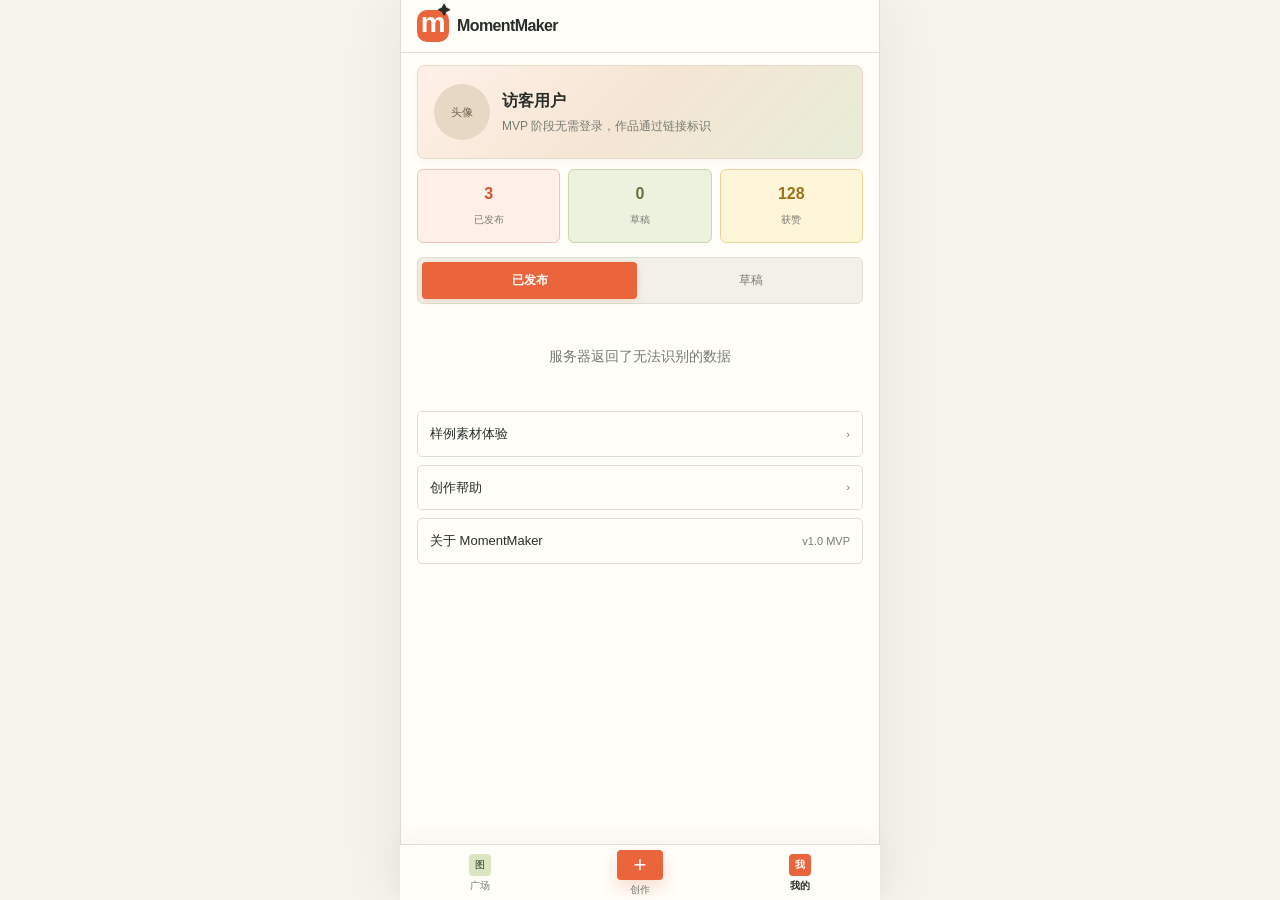
==== commit e26e163f: "Switch posters to A/B/C templates and local demo images. Seedream now follows the heat, paint, and f" ====
--- a/prototype/mine.html
+++ b/prototype/mine.html
@@ -113,6 +113,6 @@
 
   <script src="js/upload-labels.js?v=20260906-2"></script>
   <script src="js/task-api.js?v=20260906-2"></script>
-  <script src="js/app.js?v=20260906-2"></script>
+  <script src="js/app.js?v=20260906-6"></script>
 </body>
 </html>
--- a/prototype/css/style.css
+++ b/prototype/css/style.css
@@ -248,80 +248,141 @@
   flex: 0 0 100%;
   min-height: 0;
   display: flex;
-}
-
-/* 第 1 屏：黑客松庆祝 Banner */
+  /* 原 Banner 为 16/7；高度再缩小 30% 后变为 16 / 4.9，6 屏共用 */
+  aspect-ratio: 16 / 4.9;
+}
+
+/* 第 1 屏：左文右图 + 从左到右渐变遮罩 */
 .hackathon-banner {
+  position: relative;
   flex: 1;
   width: 100%;
-  border: 1px solid var(--line);
+  min-height: 0;
+  height: 100%;
+  border: none;
   border-radius: var(--radius);
   margin: 0;
-  background: var(--paper);
+  background: #000;
   overflow: hidden;
   box-shadow: var(--shadow);
 }
 
+/* 底图铺满卡片，焦点放在右侧灯光和人群 */
 .hackathon-banner-visual {
-  position: relative;
-  width: 100%;
-  /* 原来是 12/5，高度减半后变成 24/5 */
-  aspect-ratio: 24 / 5;
+  position: absolute;
+  inset: 0;
   overflow: hidden;
-  border-bottom: 1px solid var(--border);
 }
 
 .hackathon-banner-visual img {
   width: 100%;
   height: 100%;
   object-fit: cover;
+  /* 这张插画右侧更满，焦点略偏右，让展架和人群露出来 */
+  object-position: 68% 42%;
+  /* 只轻微压暗，让左侧渐变更好接上，右侧仍能看清线稿 */
+  filter: brightness(0.86) contrast(1.04);
+}
+
+/* 从左到右：最深处不透明度 70%，再向右逐渐变透明 */
+.hackathon-banner-mask {
+  position: absolute;
+  inset: 0;
+  pointer-events: none;
+  background: linear-gradient(
+    90deg,
+    rgba(0, 0, 0, 0.7) 0%,
+    rgba(0, 0, 0, 0.7) 32%,
+    rgba(0, 0, 0, 0.55) 40%,
+    rgba(0, 0, 0, 0.28) 55%,
+    rgba(0, 0, 0, 0.08) 70%,
+    rgba(0, 0, 0, 0) 100%
+  );
 }
 
 .hackathon-banner-text {
-  padding: 8px 14px 10px;
-  text-align: center;
+  position: relative;
+  z-index: 1;
+  width: min(62%, 240px);
+  height: 100%;
+  padding: 10px 14px 16px;
+  display: flex;
+  flex-direction: column;
+  justify-content: center;
+  align-items: flex-start;
+  text-align: left;
 }
 
 .hackathon-banner-tag {
+  font-size: 9px;
+  font-weight: 600;
+  letter-spacing: 0.16em;
+  color: #f08a68;
+  margin-bottom: 4px;
+}
+
+.hackathon-banner-title {
+  font-size: 18px;
+  font-weight: 800;
+  line-height: 1.15;
+  color: #fff;
+  margin-bottom: 4px;
+}
+
+/* 「黑客松」用橙到黄的渐变字，突出主题 */
+.hackathon-banner-title span {
+  background: linear-gradient(90deg, #ea653c 0%, #f2b45a 100%);
+  -webkit-background-clip: text;
+  background-clip: text;
+  color: transparent;
+}
+
+.hackathon-banner-desc {
   font-size: 10px;
-  letter-spacing: 0.12em;
-  color: var(--orange);
-  margin-bottom: 6px;
-}
-
-.hackathon-banner-title {
-  font-size: 16px;
-  font-weight: 700;
-  margin-bottom: 4px;
-}
-
-.hackathon-banner-desc {
-  font-size: 12px;
-  color: var(--text-muted);
-  line-height: 1.4;
-}
-
-/* 每位选手一张轮播卡：左圆头像，右名字 + 口号 */
+  font-weight: 500;
+  color: rgba(255, 255, 255, 0.78);
+  line-height: 1.35;
+}
+
+/* 第 2–6 屏：左右约 4:6 分割，高度仍由 .kingkong-slide 的比例决定 */
 .member-card {
   flex: 1;
   width: 100%;
+  height: 100%;
   margin: 0;
-  padding: 16px 18px;
-  min-height: 96px;
-  display: flex;
-  align-items: center;
-  gap: 14px;
+  padding: 0;
+  min-height: 0;
+  display: grid;
+  grid-template-columns: 4fr 6fr;
   border: 1px solid var(--line);
   border-radius: var(--radius);
   background: var(--paper);
+  overflow: hidden;
   box-shadow: var(--shadow);
 }
 
+/* 左侧信息区：浅色底，头像 + 名字 + 标语 + 按钮 */
+.member-banner-info {
+  display: flex;
+  flex-direction: column;
+  justify-content: space-between;
+  min-width: 0;
+  padding: 8px 10px 10px;
+  background: linear-gradient(180deg, #fffef9 0%, #f5f3ec 100%);
+}
+
+.member-banner-identity {
+  display: flex;
+  align-items: center;
+  gap: 8px;
+  min-width: 0;
+}
+
 .team-avatar {
-  width: 64px;
-  height: 64px;
+  width: 48px;
+  height: 48px;
   flex-shrink: 0;
-  border: none;
+  border: 2px solid #fff;
   border-radius: 50%;
   overflow: hidden;
   background: var(--avatar-bg);
@@ -334,22 +395,97 @@
   object-fit: cover;
 }
 
+/* 杨伊苧这张是场景自拍，把圆形裁切对准脸部 */
+.team-avatar--selfie img,
+.stack-card--selfie img {
+  object-position: 62% 12%;
+}
+
 .team-info {
   flex: 1;
   min-width: 0;
 }
 
 .team-name {
-  font-size: 16px;
+  font-size: 14px;
+  font-weight: 800;
+  display: block;
+  margin-bottom: 2px;
+  line-height: 1.2;
+}
+
+.team-slogan {
+  font-size: 10px;
+  color: var(--text-muted);
+  line-height: 1.35;
+  display: -webkit-box;
+  -webkit-line-clamp: 2;
+  -webkit-box-orient: vertical;
+  overflow: hidden;
+}
+
+.member-banner-cta {
+  display: inline-flex;
+  align-items: center;
+  justify-content: center;
+  align-self: flex-start;
+  height: 24px;
+  padding: 0 12px;
+  border-radius: var(--radius-pill);
+  background: var(--orange);
+  color: var(--white);
+  font-size: 11px;
   font-weight: 700;
-  display: block;
-  margin-bottom: 6px;
-}
-
-.team-slogan {
-  font-size: 13px;
-  color: var(--text-muted);
-  line-height: 1.5;
+  box-shadow: var(--shadow-orange);
+  z-index: 3;
+}
+
+/* 右侧展示区：三张倾斜卡片交错叠放，打破空旷感 */
+.member-banner-gallery {
+  position: relative;
+  overflow: hidden;
+  background:
+    radial-gradient(circle at 78% 18%, #f3c7a8 0%, transparent 38%),
+    linear-gradient(155deg, #e9eddf 0%, #dce5c2 100%);
+}
+
+.stack-card {
+  position: absolute;
+  height: 84%;
+  aspect-ratio: 3 / 4;
+  border: 2px solid #fffef9;
+  border-radius: 8px;
+  overflow: hidden;
+  background: var(--paper);
+  box-shadow: 0 8px 16px rgba(40, 46, 41, 0.2);
+}
+
+.stack-card img {
+  width: 100%;
+  height: 100%;
+  object-fit: cover;
+}
+
+.stack-card--back-left {
+  left: 4%;
+  top: 20%;
+  transform: rotate(-14deg);
+  z-index: 1;
+}
+
+.stack-card--back-right {
+  right: 4%;
+  top: 4%;
+  transform: rotate(12deg);
+  z-index: 2;
+}
+
+.stack-card--front {
+  left: 26%;
+  top: 10%;
+  height: 88%;
+  transform: rotate(-4deg);
+  z-index: 3;
 }
 
 /* 所有轮播屏共用首页海报那一套位置，避免切页后指示条乱跑 */
@@ -357,14 +493,13 @@
   position: absolute;
   left: 0;
   right: 0;
-  top: calc(100cqi * 5 / 24 - 22px);
+  bottom: 10px;
   display: flex;
   justify-content: center;
   gap: 5px;
   padding: 0;
   z-index: 2;
   pointer-events: none;
-  transform: translateY(100px);
 }
 
 .kingkong-dot {
@@ -401,6 +536,12 @@
   color: var(--orange);
 }
 
+/* 瀑布流标题不在模板区块内，补上同样的左右留白，字体已复用 square-template-title */
+.square-works-title {
+  padding: 8px 16px 10px;
+  margin-bottom: 0;
+}
+
 .square-template-list {
   display: grid;
   grid-template-columns: repeat(3, minmax(0, 1fr));
@@ -408,7 +549,6 @@
 }
 
 .square-template-item {
-  aspect-ratio: 4 / 5;
   overflow: hidden;
   padding: 0;
   border: 1px solid var(--line);
@@ -416,12 +556,15 @@
   background: var(--paper);
   box-shadow: var(--shadow-soft);
   cursor: pointer;
+  text-decoration: none;
+  color: inherit;
   transition: transform 0.2s, border-color 0.2s, box-shadow 0.2s;
 }
 
 /* 默认突出第一个模板，与参考图中的选中状态保持一致 */
 .square-template-item.selected {
   border: 2px solid var(--orange);
+  color: var(--orange);
 }
 
 .square-template-item:hover {
@@ -430,10 +573,35 @@
   box-shadow: var(--shadow);
 }
 
-.square-template-item img {
+.choice-thumb {
+  display: block;
+  position: relative;
+  overflow: hidden;
+  aspect-ratio: 4 / 5;
+  background: #e8e2d6;
+}
+
+/* 广场/上传页的模板预览图固定为正方形，避免被原图拉成长条 */
+.square-template-item .choice-thumb {
+  aspect-ratio: 1 / 1;
+}
+
+.square-template-item img,
+.material-choice-card img {
+  position: absolute;
+  inset: 0;
   width: 100%;
   height: 100%;
   object-fit: cover;
+  display: block;
+}
+
+.square-template-item > span:not(.choice-thumb) {
+  display: block;
+  padding: 8px 4px;
+  font-size: 12px;
+  font-weight: 700;
+  text-align: center;
 }
 
 /* 上传页中的模板区和物料区共用一致的左右留白 */
@@ -449,7 +617,8 @@
 
 .material-choice-list {
   display: grid;
-  grid-template-columns: repeat(3, minmax(0, 1fr));
+  /* 贴纸 / 小票 / 明信片 / 连环画 共 4 项，手机上用 2×2 更清晰 */
+  grid-template-columns: repeat(2, minmax(0, 1fr));
   gap: 10px;
 }
 
@@ -462,17 +631,17 @@
   color: var(--ink);
   font-family: inherit;
   cursor: pointer;
+  text-decoration: none;
+  display: block;
   box-shadow: var(--shadow-soft);
   transition: transform 0.2s, border-color 0.2s, background 0.2s, box-shadow 0.2s;
 }
 
-.material-choice-card img {
-  width: 100%;
-  aspect-ratio: 4 / 3;
-  object-fit: cover;
-}
-
-.material-choice-card span {
+.material-choice-card .choice-thumb {
+  aspect-ratio: 3 / 4;
+}
+
+.material-choice-card > span:not(.choice-thumb) {
   display: block;
   padding: 8px 4px;
   font-size: 12px;
